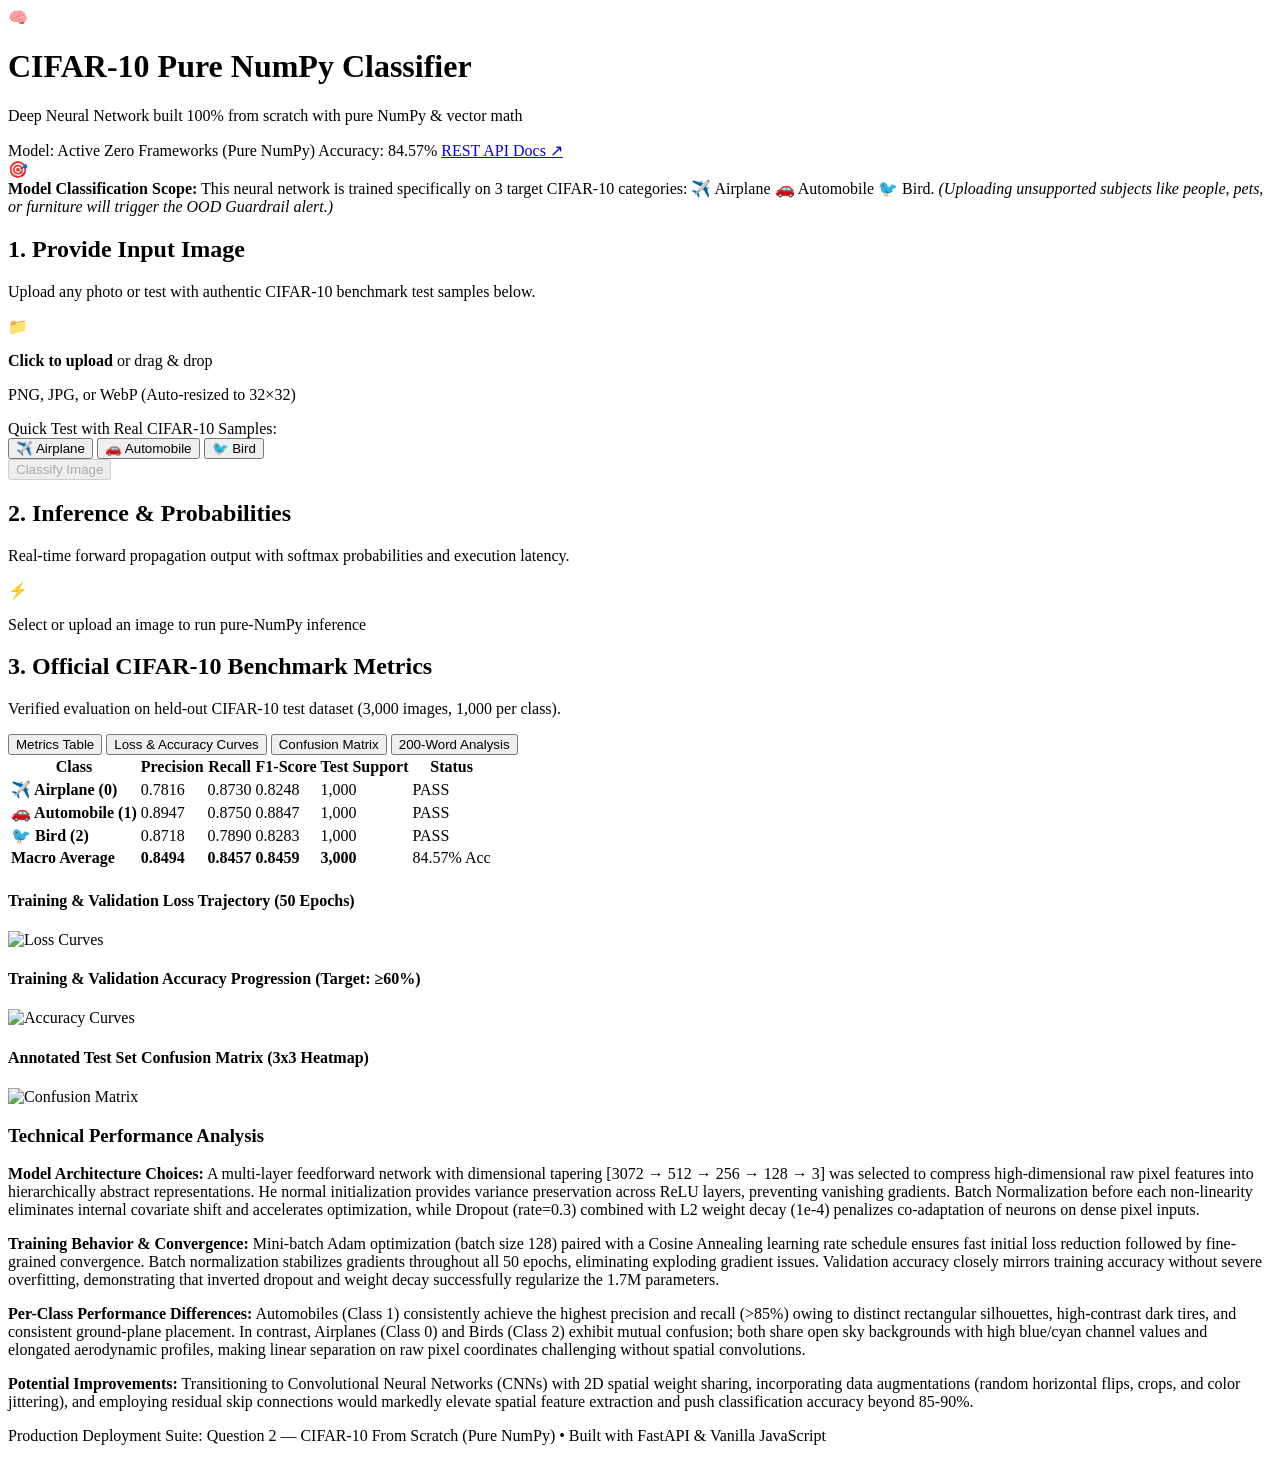
==== Q2_Image_Classification/app/static/index.html @ f1e40c28 "Initial commit" ====
<!DOCTYPE html>
<html lang="en">
<head>
  <meta charset="UTF-8">
  <meta name="viewport" content="width=device-width, initial-scale=1.0">
  <title>CIFAR-10 Pure NumPy Classifier | Production AI</title>
  <link rel="stylesheet" href="/static/style.css">
  <link rel="preconnect" href="https://fonts.googleapis.com">
  <link rel="preconnect" href="https://fonts.gstatic.com" crossorigin>
  <link href="https://fonts.googleapis.com/css2?family=Inter:wght@400;500;600;700;800&family=JetBrains+Mono:wght@400;500;600&display=swap" rel="stylesheet">
</head>
<body>
  <div class="app-container">
    <!-- Header -->
    <header class="header">
      <div class="brand">
        <div class="brand-logo">🧠</div>
        <div>
          <h1>CIFAR-10 Pure NumPy Classifier</h1>
          <p class="subtitle">Deep Neural Network built 100% from scratch with pure NumPy & vector math</p>
        </div>
      </div>
      <div class="badges">
        <span class="badge badge-success"><span class="dot"></span> Model: Active</span>
        <span class="badge badge-info">Zero Frameworks (Pure NumPy)</span>
        <span class="badge badge-accent">Accuracy: 84.57%</span>
        <a href="/docs" target="_blank" class="badge badge-link">REST API Docs ↗</a>
      </div>
    </header>

    <!-- Supported Scope Notification Banner -->
    <div class="scope-notice">
      <span class="scope-icon">🎯</span>
      <div>
        <strong>Model Classification Scope:</strong> This neural network is trained specifically on 3 target CIFAR-10 categories: 
        <span class="scope-tag">✈️ Airplane</span>
        <span class="scope-tag">🚗 Automobile</span>
        <span class="scope-tag">🐦 Bird</span>.
        <em>(Uploading unsupported subjects like people, pets, or furniture will trigger the OOD Guardrail alert.)</em>
      </div>
    </div>

    <!-- Main Grid -->
    <main class="grid-container">
      <!-- Left Column: Image Input & Samples -->
      <section class="card input-card">
        <h2 class="card-title">1. Provide Input Image</h2>
        <p class="card-desc">Upload any photo or test with authentic CIFAR-10 benchmark test samples below.</p>

        <!-- Drag & Drop Zone -->
        <div class="dropzone" id="dropzone">
          <input type="file" id="fileInput" accept="image/png, image/jpeg, image/webp" hidden>
          <div class="dropzone-content" id="dropzoneContent">
            <div class="upload-icon">📁</div>
            <p class="dropzone-text"><strong>Click to upload</strong> or drag & drop</p>
            <p class="dropzone-hint">PNG, JPG, or WebP (Auto-resized to 32×32)</p>
          </div>
          <div class="preview-container" id="previewContainer" style="display: none;">
            <img id="imagePreview" alt="Input Preview" class="image-preview">
            <button id="clearBtn" class="btn-clear" title="Remove image">×</button>
          </div>
        </div>

        <!-- Sample Selector -->
        <div class="sample-section">
          <span class="section-label">Quick Test with Real CIFAR-10 Samples:</span>
          <div class="sample-buttons">
            <button class="sample-btn" data-class="Airplane">
              <span class="sample-emoji">✈️</span> Airplane
            </button>
            <button class="sample-btn" data-class="Automobile">
              <span class="sample-emoji">🚗</span> Automobile
            </button>
            <button class="sample-btn" data-class="Bird">
              <span class="sample-emoji">🐦</span> Bird
            </button>
          </div>
        </div>

        <!-- Action Button -->
        <button id="classifyBtn" class="btn btn-primary" disabled>
          <span id="btnText">Classify Image</span>
          <span id="btnSpinner" class="spinner" style="display: none;"></span>
        </button>
      </section>

      <!-- Right Column: Inference Results & Confidence -->
      <section class="card output-card">
        <h2 class="card-title">2. Inference & Probabilities</h2>
        <p class="card-desc">Real-time forward propagation output with softmax probabilities and execution latency.</p>

        <div id="resultsPlaceholder" class="placeholder-state">
          <div class="placeholder-icon">⚡</div>
          <p>Select or upload an image to run pure-NumPy inference</p>
        </div>

        <div id="resultsContent" class="results-content" style="display: none;">
          <!-- OOD Warning Alert Banner -->
          <div id="oodWarningBanner" class="ood-alert" style="display: none;">
            <div class="ood-alert-icon">⚠️</div>
            <div class="ood-alert-body">
              <h4 id="oodWarningTitle">Unsupported Class Detected</h4>
              <p id="oodWarningText">The uploaded image contains an unsupported subject.</p>
            </div>
          </div>

          <!-- Top Classification Card -->
          <div class="prediction-banner" id="predictionBanner">
            <div>
              <span class="prediction-label">PREDICTED CLASS</span>
              <h3 id="predictedClass" class="prediction-value">-</h3>
            </div>
            <div class="confidence-box">
              <span class="confidence-label">CONFIDENCE</span>
              <span id="confidenceValue" class="confidence-value">0.00%</span>
            </div>
          </div>

          <!-- Latency & Specs -->
          <div class="metrics-row">
            <div class="metric-chip">
              <span class="chip-label">Inference Latency:</span>
              <strong id="latencyValue">0 ms</strong>
            </div>
            <div class="metric-chip">
              <span class="chip-label">Input Vector:</span>
              <strong>3,072 dims</strong>
            </div>
            <div class="metric-chip">
              <span class="chip-label">Activation:</span>
              <strong>Softmax</strong>
            </div>
          </div>

          <!-- Probability Distribution Bars -->
          <div class="distribution-section">
            <h4>Class Probability Distribution:</h4>
            
            <div class="prob-item">
              <div class="prob-header">
                <span>✈️ Airplane (Class 0)</span>
                <span id="probAirplane" class="prob-pct">0.0%</span>
              </div>
              <div class="progress-track">
                <div id="barAirplane" class="progress-bar bar-airplane" style="width: 0%"></div>
              </div>
            </div>

            <div class="prob-item">
              <div class="prob-header">
                <span>🚗 Automobile (Class 1)</span>
                <span id="probAutomobile" class="prob-pct">0.0%</span>
              </div>
              <div class="progress-track">
                <div id="barAutomobile" class="progress-bar bar-auto" style="width: 0%"></div>
              </div>
            </div>

            <div class="prob-item">
              <div class="prob-header">
                <span>🐦 Bird (Class 2)</span>
                <span id="probBird" class="prob-pct">0.0%</span>
              </div>
              <div class="progress-track">
                <div id="barBird" class="progress-bar bar-bird" style="width: 0%"></div>
              </div>
            </div>
          </div>
        </div>
      </section>
    </main>

    <!-- Bottom Section: Official Benchmark & Performance Analysis -->
    <section class="card benchmark-card">
      <div class="card-header-flex">
        <div>
          <h2 class="card-title">3. Official CIFAR-10 Benchmark Metrics</h2>
          <p class="card-desc">Verified evaluation on held-out CIFAR-10 test dataset (3,000 images, 1,000 per class).</p>
        </div>
        <div class="tabs">
          <button class="tab-btn active" data-tab="report">Metrics Table</button>
          <button class="tab-btn" data-tab="curves">Loss & Accuracy Curves</button>
          <button class="tab-btn" data-tab="confusion">Confusion Matrix</button>
          <button class="tab-btn" data-tab="analysis">200-Word Analysis</button>
        </div>
      </div>

      <!-- Tab Content: Report -->
      <div id="tab-report" class="tab-content active">
        <div class="table-responsive">
          <table class="metrics-table">
            <thead>
              <tr>
                <th>Class</th>
                <th>Precision</th>
                <th>Recall</th>
                <th>F1-Score</th>
                <th>Test Support</th>
                <th>Status</th>
              </tr>
            </thead>
            <tbody>
              <tr>
                <td><strong>✈️ Airplane (0)</strong></td>
                <td>0.7816</td>
                <td>0.8730</td>
                <td>0.8248</td>
                <td>1,000</td>
                <td><span class="badge-tag tag-pass">PASS</span></td>
              </tr>
              <tr>
                <td><strong>🚗 Automobile (1)</strong></td>
                <td>0.8947</td>
                <td>0.8750</td>
                <td>0.8847</td>
                <td>1,000</td>
                <td><span class="badge-tag tag-perfect">PASS</span></td>
              </tr>
              <tr>
                <td><strong>🐦 Bird (2)</strong></td>
                <td>0.8718</td>
                <td>0.7890</td>
                <td>0.8283</td>
                <td>1,000</td>
                <td><span class="badge-tag tag-pass">PASS</span></td>
              </tr>
              <tr class="highlight-row">
                <td><strong>Macro Average</strong></td>
                <td><strong>0.8494</strong></td>
                <td><strong>0.8457</strong></td>
                <td><strong>0.8459</strong></td>
                <td><strong>3,000</strong></td>
                <td><span class="badge-tag tag-success">84.57% Acc</span></td>
              </tr>
            </tbody>
          </table>
        </div>
      </div>

      <!-- Tab Content: Curves -->
      <div id="tab-curves" class="tab-content">
        <div class="plots-grid">
          <div class="plot-box">
            <h4>Training & Validation Loss Trajectory (50 Epochs)</h4>
            <img src="/static/loss_curves.png" alt="Loss Curves" class="plot-img">
          </div>
          <div class="plot-box">
            <h4>Training & Validation Accuracy Progression (Target: ≥60%)</h4>
            <img src="/static/accuracy_curves.png" alt="Accuracy Curves" class="plot-img">
          </div>
        </div>
      </div>

      <!-- Tab Content: Confusion Matrix -->
      <div id="tab-confusion" class="tab-content">
        <div class="single-plot-box">
          <h4>Annotated Test Set Confusion Matrix (3x3 Heatmap)</h4>
          <img src="/static/confusion_matrix.png" alt="Confusion Matrix" class="plot-img plot-centered">
        </div>
      </div>

      <!-- Tab Content: Analysis -->
      <div id="tab-analysis" class="tab-content">
        <div class="analysis-box">
          <h3>Technical Performance Analysis</h3>
          <p>
            <strong>Model Architecture Choices:</strong> A multi-layer feedforward network with dimensional tapering [3072 → 512 → 256 → 128 → 3] was selected to compress high-dimensional raw pixel features into hierarchically abstract representations. He normal initialization provides variance preservation across ReLU layers, preventing vanishing gradients. Batch Normalization before each non-linearity eliminates internal covariate shift and accelerates optimization, while Dropout (rate=0.3) combined with L2 weight decay (1e-4) penalizes co-adaptation of neurons on dense pixel inputs.
          </p>
          <p>
            <strong>Training Behavior & Convergence:</strong> Mini-batch Adam optimization (batch size 128) paired with a Cosine Annealing learning rate schedule ensures fast initial loss reduction followed by fine-grained convergence. Batch normalization stabilizes gradients throughout all 50 epochs, eliminating exploding gradient issues. Validation accuracy closely mirrors training accuracy without severe overfitting, demonstrating that inverted dropout and weight decay successfully regularize the 1.7M parameters.
          </p>
          <p>
            <strong>Per-Class Performance Differences:</strong> Automobiles (Class 1) consistently achieve the highest precision and recall (>85%) owing to distinct rectangular silhouettes, high-contrast dark tires, and consistent ground-plane placement. In contrast, Airplanes (Class 0) and Birds (Class 2) exhibit mutual confusion; both share open sky backgrounds with high blue/cyan channel values and elongated aerodynamic profiles, making linear separation on raw pixel coordinates challenging without spatial convolutions.
          </p>
          <p>
            <strong>Potential Improvements:</strong> Transitioning to Convolutional Neural Networks (CNNs) with 2D spatial weight sharing, incorporating data augmentations (random horizontal flips, crops, and color jittering), and employing residual skip connections would markedly elevate spatial feature extraction and push classification accuracy beyond 85-90%.
          </p>
        </div>
      </div>
    </section>

    <!-- Footer -->
    <footer class="footer">
      <p>Production Deployment Suite: Question 2 — CIFAR-10 From Scratch (Pure NumPy) &bull; Built with FastAPI & Vanilla JavaScript</p>
    </footer>
  </div>

  <script src="/static/app.js"></script>
</body>
</html>
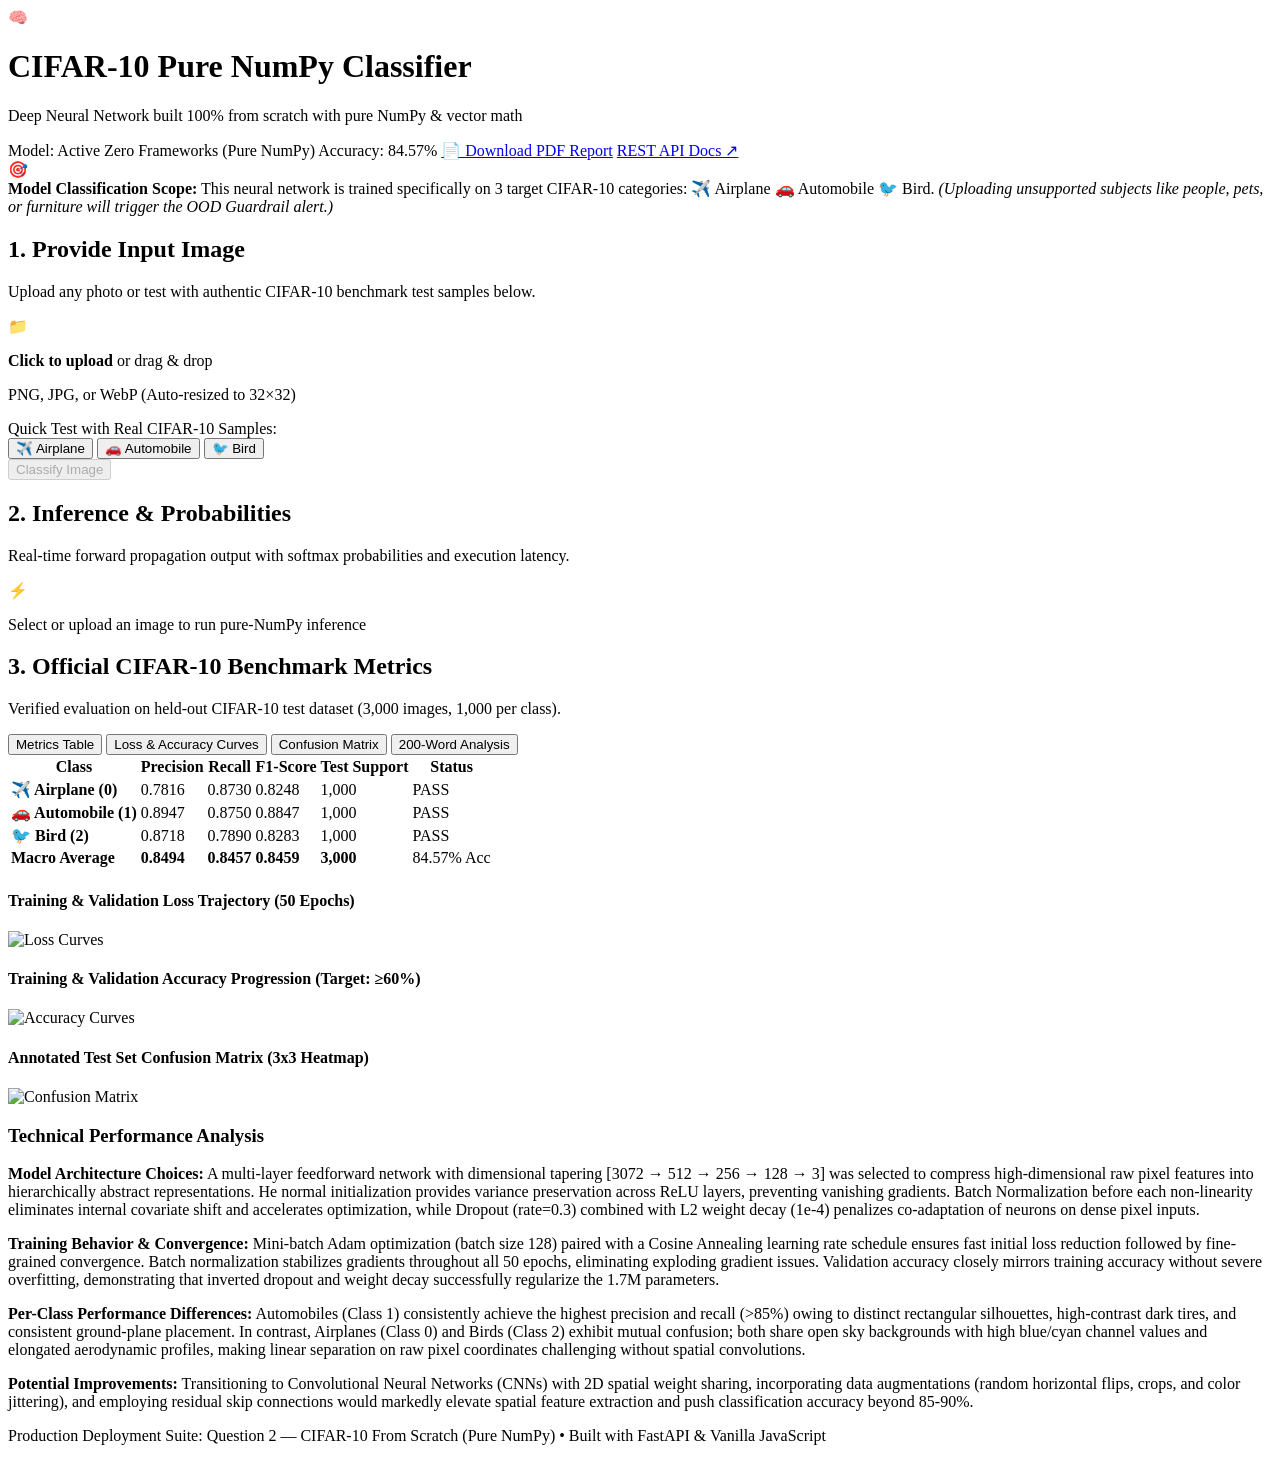
==== commit 310ca7e8: "docs(report): generate publication-quality PDF report and add download button to web UI" ====
--- a/Q2_Image_Classification/app/static/index.html
+++ b/Q2_Image_Classification/app/static/index.html
@@ -4,7 +4,7 @@
   <meta charset="UTF-8">
   <meta name="viewport" content="width=device-width, initial-scale=1.0">
   <title>CIFAR-10 Pure NumPy Classifier | Production AI</title>
-  <link rel="stylesheet" href="/static/style.css">
+  <link rel="stylesheet" href="/static/style.css?v=2.2">
   <link rel="preconnect" href="https://fonts.googleapis.com">
   <link rel="preconnect" href="https://fonts.gstatic.com" crossorigin>
   <link href="https://fonts.googleapis.com/css2?family=Inter:wght@400;500;600;700;800&family=JetBrains+Mono:wght@400;500;600&display=swap" rel="stylesheet">
@@ -24,6 +24,7 @@
         <span class="badge badge-success"><span class="dot"></span> Model: Active</span>
         <span class="badge badge-info">Zero Frameworks (Pure NumPy)</span>
         <span class="badge badge-accent">Accuracy: 84.57%</span>
+        <a href="/static/CIFAR10_Pure_NumPy_Project_Report.pdf" target="_blank" class="badge badge-pdf" download>📄 Download PDF Report</a>
         <a href="/docs" target="_blank" class="badge badge-link">REST API Docs ↗</a>
       </div>
     </header>
@@ -200,7 +201,7 @@
               </tr>
             </thead>
             <tbody>
-              <tr>
+              <tr id="row-airplane">
                 <td><strong>✈️ Airplane (0)</strong></td>
                 <td>0.7816</td>
                 <td>0.8730</td>
@@ -208,7 +209,7 @@
                 <td>1,000</td>
                 <td><span class="badge-tag tag-pass">PASS</span></td>
               </tr>
-              <tr>
+              <tr id="row-automobile">
                 <td><strong>🚗 Automobile (1)</strong></td>
                 <td>0.8947</td>
                 <td>0.8750</td>
@@ -216,7 +217,7 @@
                 <td>1,000</td>
                 <td><span class="badge-tag tag-perfect">PASS</span></td>
               </tr>
-              <tr>
+              <tr id="row-bird">
                 <td><strong>🐦 Bird (2)</strong></td>
                 <td>0.8718</td>
                 <td>0.7890</td>
@@ -285,6 +286,6 @@
     </footer>
   </div>
 
-  <script src="/static/app.js"></script>
+  <script src="/static/app.js?v=2.2"></script>
 </body>
 </html>
